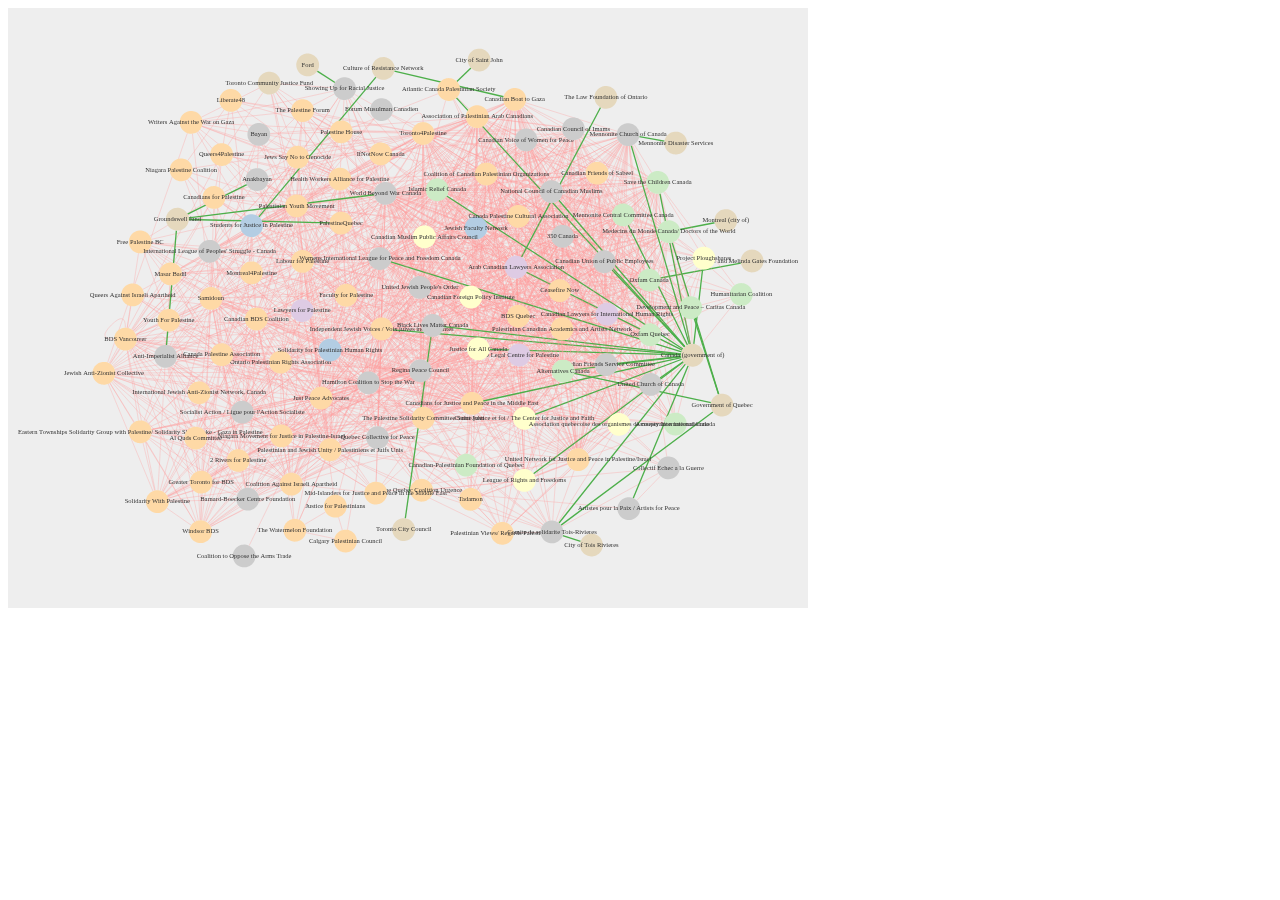
==== index.html @ 19eede1f "added files" ====
<!doctype html>
<html class="no-js">
    <head>
        <meta charset="utf-8">
        <title>Exports from Cytoscape</title>
        <meta name="description" content="Single network exported from Cytoscape 3.3">
        <meta name="viewport" content="width=device-width, initial-scale=1">

        <link rel="stylesheet" href="styles/main.css">

    </head>
    <body>
        <!--[if lt IE 10]>
            <p class="browsehappy">
                You are using an <strong>ancient</strong> browser.
                Please <a href="http://browsehappy.com/">upgrade your browser
                </a> to improve your experience.
            </p>
        <![endif]-->

        <!-- Actual Cytoscape.js Instance -->
        <div id="cy"></div>
        
        <script src="networks.js"></script>
        <script src="styles.js"></script>

        <script src="scripts/vendor.js"></script>
        <script src="scripts/main.js"></script>
        <script src="scripts/custom.js"></script>
        
</body>
</html>
---- styles/main.css ----
body{background:#fff;font-family:"Helvetica Neue",Helvetica,Arial,sans-serif;color:#555;font-weight:100}.browsehappy{margin:.2em 0;background:#ccc;color:#000;padding:.2em 0}#cy{width:800px;height:600px;background-color:#eee}
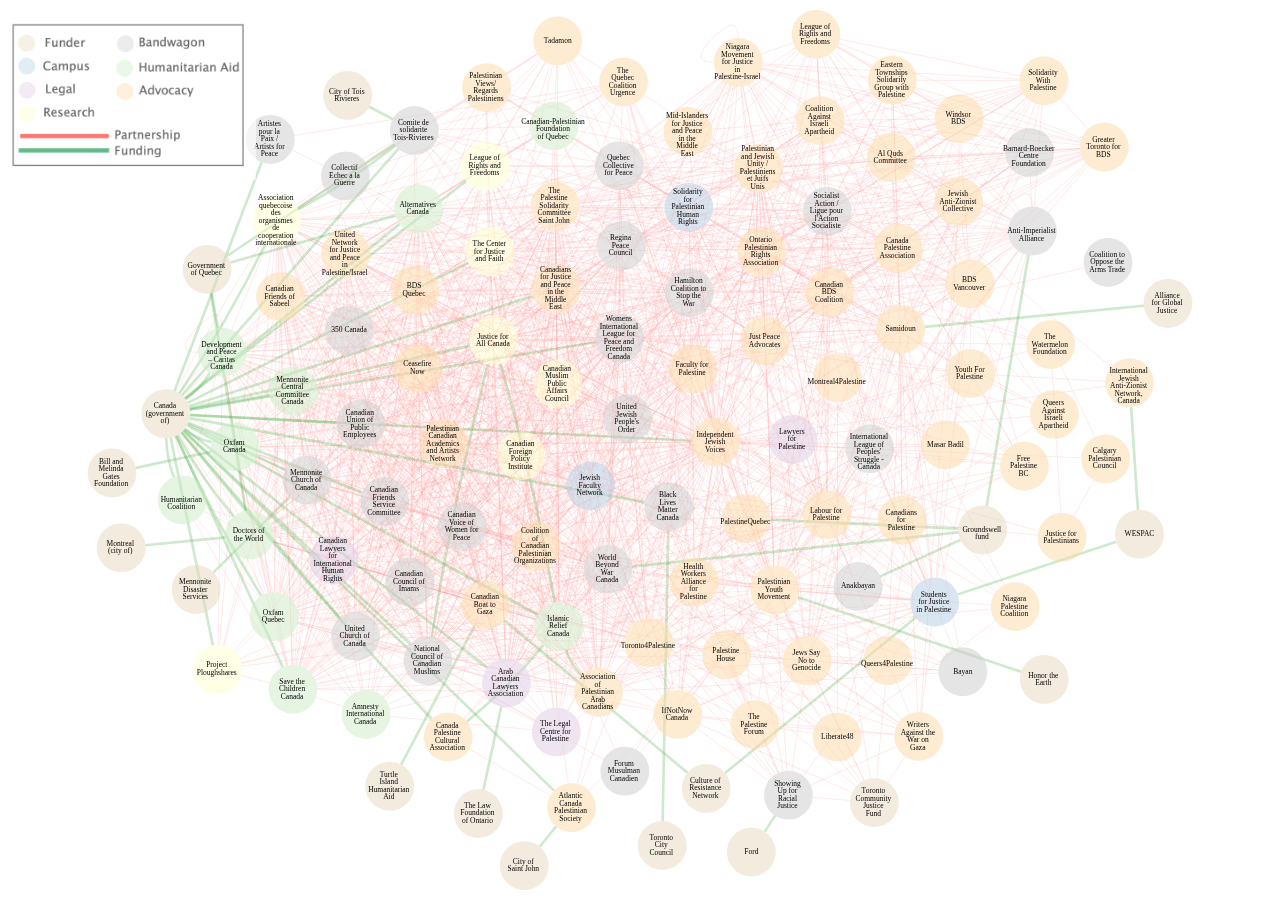
==== commit c00498f7: "update to latest version with highlighting" ====
--- a/index.html
+++ b/index.html
@@ -19,8 +19,22 @@
         <![endif]-->
 
         <!-- Actual Cytoscape.js Instance -->
-        <div id="cy"></div>
-        
+        <div id="cy">
+            <div id="cy2" 
+            style="position: absolute;
+            bottom: 100; right: 100;
+            width: 20%; height: 20%; opacity: 0.6;
+            background-image: url('assets/legend-image.png');
+            background-size: contain; /*Ensures the map covers the entire area */
+            background-repeat: no-repeat;
+                    background-position: bottom right;
+
+            z-index: 1; 
+             "></div>
+        </div>
+        </div>
+  
+
         <script src="networks.js"></script>
         <script src="styles.js"></script>
 
--- a/styles/main.css
+++ b/styles/main.css
@@ -1 +1,27 @@
-body{background:#fff;font-family:"Helvetica Neue",Helvetica,Arial,sans-serif;color:#555;font-weight:100}.browsehappy{margin:.2em 0;background:#ccc;color:#000;padding:.2em 0}#cy{width:800px;height:600px;background-color:#eee}+body {
+    background: white;
+    font-family: "Helvetica Neue", Helvetica, Arial, sans-serif;
+    color: white;
+    font-weight: 100;
+    margin: 0; /* Remove any default margin */
+    padding: 0; /* Remove any default padding */
+    overflow: hidden; /* Prevents scrolling */
+}
+
+.browsehappy {
+    margin: .2em 0;
+    background: #ccc;
+    color: #000;
+    padding: .2em 0;
+}
+
+#cy {
+    width: 100vw; /* Full viewport width */
+    height: 100vh; /* Full viewport height */
+    background-color: white;
+    position: relative;
+    overflow: hidden; /* Hides any overflow */
+    background-size: cover; /* Ensures the image covers the entire div */
+    background-position: center; /* Centers the background image */
+    background-repeat: no-repeat; /* Prevents the image from repeating */
+}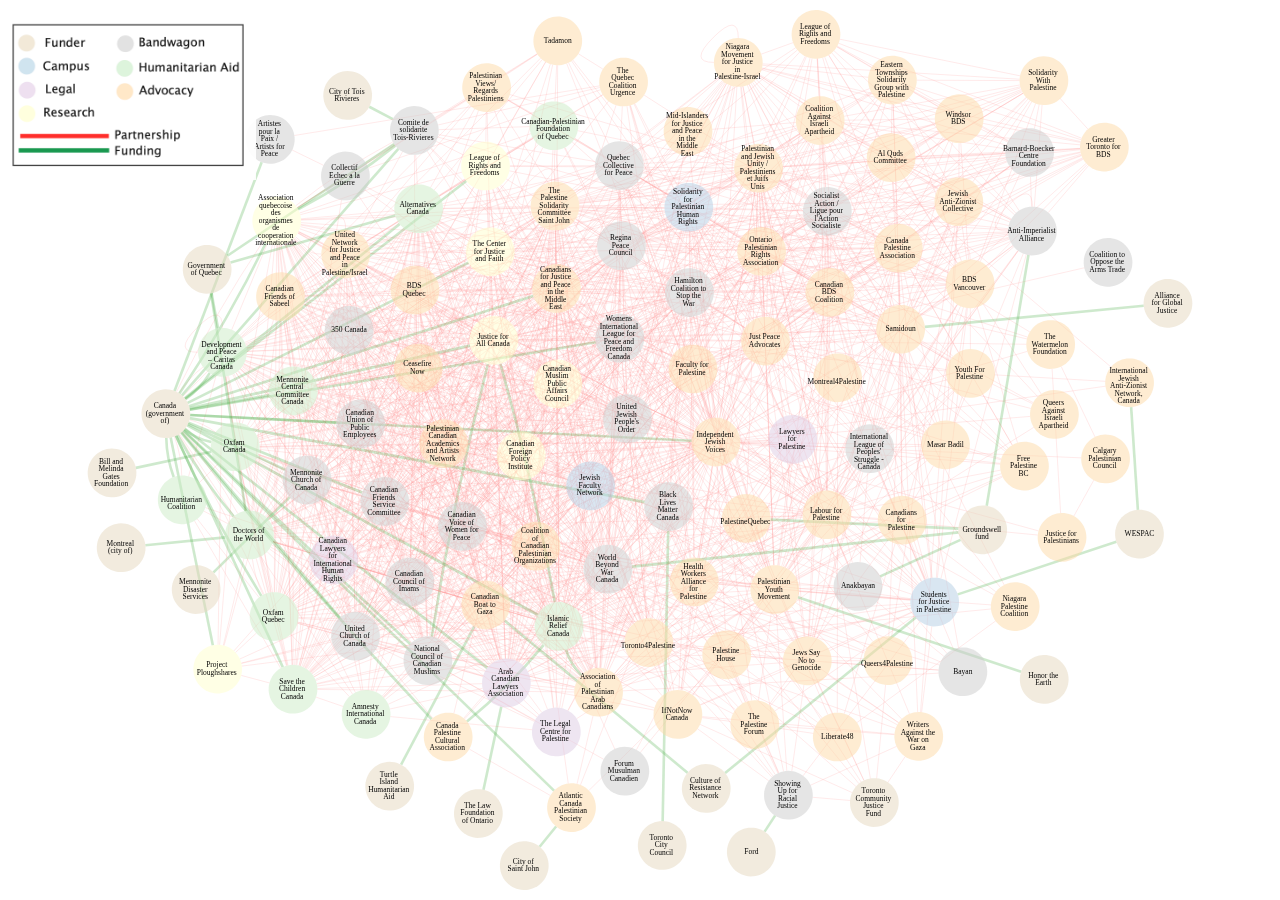
==== commit e641d1cd: "change legend opacity" ====
--- a/index.html
+++ b/index.html
@@ -23,7 +23,7 @@
             <div id="cy2" 
             style="position: absolute;
             bottom: 100; right: 100;
-            width: 20%; height: 20%; opacity: 0.6;
+            width: 20%; height: 20%; opacity: 0.9;
             background-image: url('assets/legend-image.png');
             background-size: contain; /*Ensures the map covers the entire area */
             background-repeat: no-repeat;
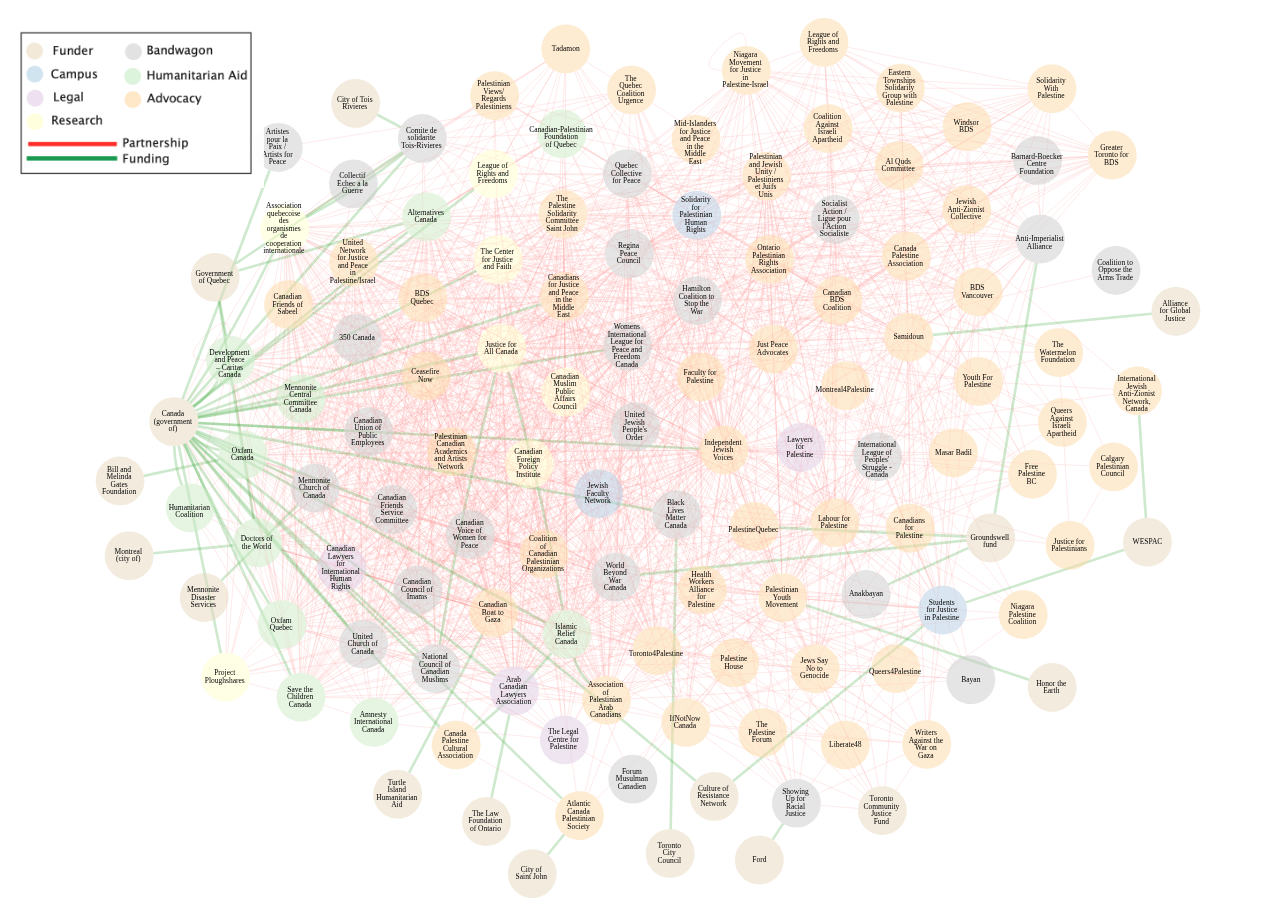
==== commit d903841a: "more "embeddable"" ====
--- a/index.html
+++ b/index.html
@@ -6,7 +6,6 @@
         <meta name="description" content="Single network exported from Cytoscape 3.3">
         <meta name="viewport" content="width=device-width, initial-scale=1">
 
-        <link rel="stylesheet" href="styles/main.css">
 
     </head>
     <body>
@@ -19,7 +18,17 @@
         <![endif]-->
 
         <!-- Actual Cytoscape.js Instance -->
-        <div id="cy">
+        <div id="cy"
+        style="
+            width: 100vw; /* Full viewport width */
+            height: 100vh; /* Full viewport height */
+            background-color: white;
+            position: relative;
+            overflow: hidden; /* Hides any overflow */
+            background-size: cover; /* Ensures the image covers the entire div */
+            background-position: center; /* Centers the background image */
+            background-repeat: no-repeat; /* Prevents the image from repeating */
+        ">
             <div id="cy2" 
             style="position: absolute;
             bottom: 100; right: 100;
@@ -31,13 +40,10 @@
 
             z-index: 1; 
              "></div>
+            </div>
         </div>
-        </div>
-  
-
         <script src="networks.js"></script>
         <script src="styles.js"></script>
-
         <script src="scripts/vendor.js"></script>
         <script src="scripts/main.js"></script>
         <script src="scripts/custom.js"></script>
